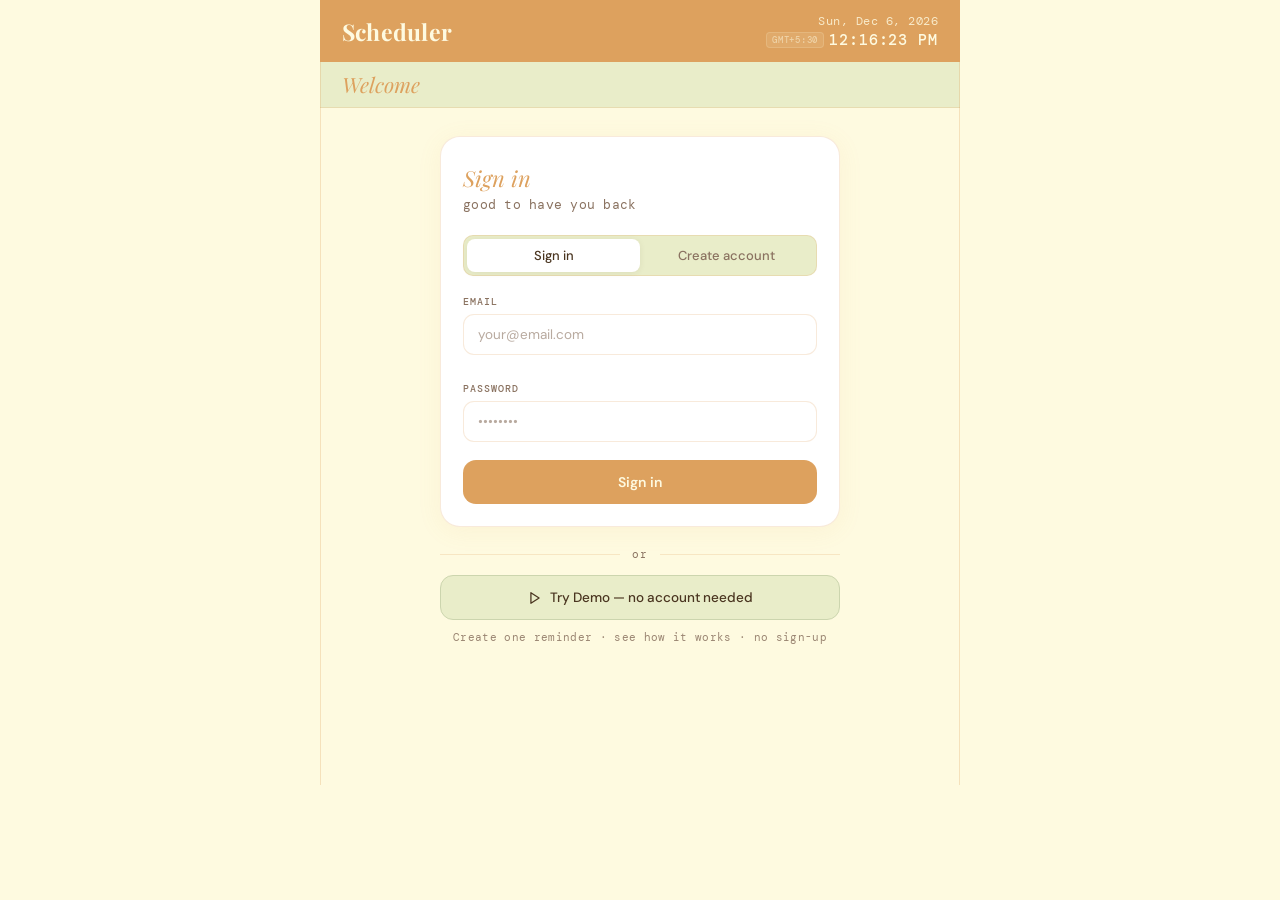
==== frontend/login.html @ 8da1ba34 "added demo mode and it is live!" ====
<!DOCTYPE html>
<html lang="en">
<head>
  <meta charset="UTF-8" />
  <meta name="viewport" content="width=device-width, initial-scale=1.0"/>
  <title>Scheduler — Sign in</title>
  <link rel="manifest" href="/manifest.json" />
  <meta name="theme-color" content="#dda15e" />
  <meta name="mobile-web-app-capable" content="yes" />
  <meta name="apple-mobile-web-app-capable" content="yes" />
  <meta name="apple-mobile-web-app-status-bar-style" content="default" />
  <meta name="apple-mobile-web-app-title" content="Scheduler" />
  <link rel="apple-touch-icon" href="/icons/icon-192.png" />
  <link rel="icon" href="data:,">

  <link rel="preconnect" href="https://fonts.googleapis.com">
  <link rel="preconnect" href="https://fonts.gstatic.com" crossorigin>
  <link href="https://fonts.googleapis.com/css2?family=Playfair+Display:ital,wght@0,400;0,700;1,400;1,700&family=DM+Sans:wght@300;400;500;600&family=DM+Mono:wght@300;400;500&display=swap" rel="stylesheet">
  <link rel="stylesheet" href="style.css" />

  <style>
    /* ── Auth-specific styles ───────────────────────────────────────────── */
    .auth-content {
      display: flex;
      flex-direction: column;
      align-items: center;
      padding-top: 28px;
      padding-bottom: 60px;
    }

    .auth-card {
      background: var(--surface);
      border: 1px solid var(--border);
      border-radius: 20px;
      padding: 26px 22px 22px;
      width: 100%;
      max-width: 400px;
      box-shadow: 0 4px 24px rgba(221,161,94,0.09);
    }

    .auth-heading {
      font-family: 'Playfair Display', serif;
      font-size: 22px;
      font-style: italic;
      color: var(--brown);
      margin-bottom: 4px;
    }

    .auth-sub {
      font-size: 12.5px;
      color: var(--muted);
      margin-bottom: 22px;
      font-family: 'DM Mono', monospace;
      letter-spacing: 0.02em;
    }

    /* ── Tab switcher ────────────────────────────────────────────────────── */
    .auth-tabs {
      display: flex;
      background: var(--mint);
      border-radius: 10px;
      padding: 3px;
      margin-bottom: 20px;
      border: 1px solid var(--border);
    }

    .auth-tab {
      flex: 1;
      padding: 8px 12px;
      border: none;
      background: none;
      border-radius: 8px;
      font-family: 'DM Sans', sans-serif;
      font-size: 13px;
      font-weight: 500;
      color: var(--muted);
      cursor: pointer;
      transition: background 0.18s, color 0.18s, box-shadow 0.18s;
    }

    .auth-tab.active {
      background: var(--surface);
      color: var(--text);
      box-shadow: 0 1px 6px rgba(74,53,32,0.08);
    }

    /* ── Error banner ────────────────────────────────────────────────────── */
    .auth-error {
      font-size: 12.5px;
      color: #9a3010;
      background: rgba(154,48,16,0.07);
      border: 1px solid rgba(154,48,16,0.18);
      border-radius: 9px;
      padding: 10px 14px;
      margin-bottom: 14px;
      display: none;
      font-family: 'DM Sans', sans-serif;
      line-height: 1.4;
    }
    .auth-error.show { display: block; }

    /* ── Auth submit button ──────────────────────────────────────────────── */
    .auth-btn {
      width: 100%;
      padding: 13px 18px;
      border-radius: 13px;
      background: var(--brown);
      color: var(--cream);
      border: none;
      font-size: 14px;
      font-family: 'DM Sans', sans-serif;
      font-weight: 600;
      cursor: pointer;
      margin-top: 4px;
      transition: background 0.15s, transform 0.1s;
      letter-spacing: 0.01em;
    }
    .auth-btn:hover  { background: #c48a4a; }
    .auth-btn:active { transform: scale(0.98); }
    .auth-btn:disabled { opacity: 0.5; cursor: not-allowed; transform: none; }

    /* ── Demo section ────────────────────────────────────────────────────── */
    .demo-section {
      width: 100%;
      max-width: 400px;
      margin-top: 20px;
      text-align: center;
    }

    .demo-divider {
      display: flex;
      align-items: center;
      gap: 12px;
      margin-bottom: 14px;
      color: var(--muted);
      font-size: 11px;
      font-family: 'DM Mono', monospace;
      letter-spacing: 0.08em;
    }
    .demo-divider::before,
    .demo-divider::after {
      content: '';
      flex: 1;
      height: 1px;
      background: var(--border);
    }

    .btn-demo {
      width: 100%;
      padding: 13px 18px;
      border-radius: 13px;
      background: var(--mint);
      color: var(--text);
      border: 1.5px solid var(--sage);
      font-size: 13.5px;
      font-family: 'DM Sans', sans-serif;
      font-weight: 500;
      cursor: pointer;
      transition: background 0.15s, border-color 0.15s, transform 0.1s;
      display: flex;
      align-items: center;
      justify-content: center;
      gap: 8px;
    }
    .btn-demo:hover  { background: var(--sage); border-color: #a8b88a; }
    .btn-demo:active { transform: scale(0.98); }
    .btn-demo:disabled { opacity: 0.5; cursor: not-allowed; transform: none; }

    .demo-hint {
      font-size: 11px;
      color: var(--muted);
      margin-top: 10px;
      font-family: 'DM Mono', monospace;
      letter-spacing: 0.03em;
      opacity: 0.85;
    }

    /* ── Optional nickname field animation ───────────────────────────────── */
    .field-slide {
      overflow: hidden;
      transition: max-height 0.25s ease, opacity 0.2s ease;
      max-height: 0;
      opacity: 0;
    }
    .field-slide.open {
      max-height: 80px;
      opacity: 1;
    }
  </style>
</head>
<body>
  <div class="app">

    <!-- ── Top Header ── -->
    <header class="top-bar">
      <div class="top-bar-inner">
        <div class="app-wordmark">Scheduler</div>
        <div class="top-datetime">
          <div class="top-date" id="today-date"></div>
          <div class="top-time-row">
            <span class="tz-badge" id="tz-badge">IST</span>
            <div class="top-time" id="today-time"></div>
          </div>
        </div>
      </div>
    </header>

    <!-- ── Page Title Band ── -->
    <div class="page-band">
      <h1 class="page-title" id="page-band-title" style="font-style:italic">Welcome</h1>
    </div>

    <!-- ── Auth Content ── -->
    <main class="content auth-content">

      <!-- Auth Card -->
      <div class="auth-card">
        <p class="auth-heading" id="auth-heading">Sign in</p>
        <p class="auth-sub" id="auth-sub">good to have you back</p>

        <!-- Tab Switcher -->
        <div class="auth-tabs">
          <button class="auth-tab active" id="tab-login" onclick="switchTab('login')">Sign in</button>
          <button class="auth-tab" id="tab-signup" onclick="switchTab('signup')">Create account</button>
        </div>

        <!-- Error Banner -->
        <div class="auth-error" id="auth-error"></div>

        <!-- Fields -->
        <div class="field">
          <label>Email</label>
          <input type="email" id="auth-email" placeholder="your@email.com" autocomplete="email" />
        </div>

        <!-- Nickname — only shown on signup -->
        <div class="field field-slide" id="nickname-field">
          <label>Nickname <span style="opacity:0.45;font-size:9px;letter-spacing:0.04em">OPTIONAL</span></label>
          <input type="text" id="auth-nickname" placeholder="What should we call you?" autocomplete="nickname" />
        </div>

        <div class="field">
          <label>Password</label>
          <input type="password" id="auth-password" placeholder="••••••••" autocomplete="current-password" />
        </div>

        <button class="auth-btn" id="auth-submit" onclick="submitAuth()">Sign in</button>
      </div>

      <!-- Demo Section -->
      <div class="demo-section">
        <div class="demo-divider"><span>or</span></div>
        <button class="btn-demo" id="demo-btn" onclick="tryDemo()">
          <svg width="14" height="14" viewBox="0 0 24 24" fill="none" stroke="currentColor" stroke-width="2.2" stroke-linecap="round" stroke-linejoin="round">
            <polygon points="5 3 19 12 5 21 5 3"/>
          </svg>
          Try Demo — no account needed
        </button>
        <p class="demo-hint">Create one reminder · see how it works · no sign-up</p>
      </div>

    </main>
  </div>

  <script>
    const API_BASE = 'https://adaptive-scheduler-x6nw.onrender.com'

    // If already logged in, skip straight to app
    if (localStorage.getItem('scheduler_token')) {
      window.location.replace('/')
    }

    // ── Clock ──────────────────────────────────────────────────────────────
    document.getElementById('today-date').textContent = new Date().toLocaleDateString('en-US', {
      weekday: 'short', month: 'short', day: 'numeric', year: 'numeric'
    })

    function updateClock() {
      const now = new Date()
      const timeEl = document.getElementById('today-time')
      const tzEl   = document.getElementById('tz-badge')
      // Use saved timezone preference if it exists, else IST
      const tz = (() => {
        try { return JSON.parse(localStorage.getItem('scheduler_settings') || '{}').timezone || 'Asia/Kolkata' }
        catch { return 'Asia/Kolkata' }
      })()
      if (timeEl) timeEl.textContent = now.toLocaleTimeString('en-US', {
        hour: 'numeric', minute: '2-digit', second: '2-digit', hour12: true, timeZone: tz
      })
      if (tzEl) {
        const shortTz = now.toLocaleTimeString('en-US', { timeZoneName: 'short', timeZone: tz }).split(' ').pop()
        tzEl.textContent = shortTz
      }
    }
    updateClock()
    setInterval(updateClock, 1000)

    // ── Enter key support ──────────────────────────────────────────────────
    document.addEventListener('keydown', e => {
      if (e.key === 'Enter') submitAuth()
    })

    // ── Tab switching ──────────────────────────────────────────────────────
    let currentTab = 'login'

    function switchTab(tab) {
      currentTab = tab
      const isSignup = tab === 'signup'

      document.getElementById('tab-login').classList.toggle('active', !isSignup)
      document.getElementById('tab-signup').classList.toggle('active', isSignup)
      document.getElementById('nickname-field').classList.toggle('open', isSignup)
      document.getElementById('auth-submit').textContent = isSignup ? 'Create account' : 'Sign in'
      document.getElementById('auth-heading').textContent = isSignup ? 'Create account' : 'Sign in'
      document.getElementById('auth-sub').textContent = isSignup ? 'start nudging smarter' : 'good to have you back'
      document.getElementById('page-band-title').textContent = isSignup ? 'Join' : 'Welcome'

      // Update autocomplete hint for password field
      document.getElementById('auth-password').autocomplete = isSignup ? 'new-password' : 'current-password'

      hideError()
    }

    // ── Error handling ─────────────────────────────────────────────────────
    function showError(msg) {
      const el = document.getElementById('auth-error')
      el.textContent = msg
      el.classList.add('show')
    }

    function hideError() {
      document.getElementById('auth-error').classList.remove('show')
    }

    // ── Loading state ──────────────────────────────────────────────────────
    function setLoading(loading) {
      const btn = document.getElementById('auth-submit')
      btn.disabled = loading
      if (loading) {
        btn.textContent = currentTab === 'login' ? 'Signing in…' : 'Creating account…'
      } else {
        btn.textContent = currentTab === 'login' ? 'Sign in' : 'Create account'
      }
    }

    // ── Submit auth ────────────────────────────────────────────────────────
    async function submitAuth() {
      hideError()
      const email    = (document.getElementById('auth-email').value || '').trim()
      const password = document.getElementById('auth-password').value || ''
      const nickname = (document.getElementById('auth-nickname').value || '').trim()

      if (!email)    { showError('Please enter your email address'); return }
      if (!password) { showError('Please enter your password'); return }

      setLoading(true)

      try {
        const endpoint = currentTab === 'login' ? '/login' : '/signup'

        // If signing up from demo mode, send the demo token so the backend
        // can transfer the demo reminder to the new real account
        const isDemoMode = localStorage.getItem('scheduler_is_demo') === 'true'
        const demoToken  = isDemoMode ? localStorage.getItem('scheduler_token') : null

        const body = currentTab === 'login'
          ? { email, password }
          : { email, password, nickname: nickname || null, demo_token: demoToken }

        const res = await fetch(`${API_BASE}${endpoint}`, {
          method: 'POST',
          headers: { 'Content-Type': 'application/json' },
          body: JSON.stringify(body)
        })

        const data = await res.json()

        if (!res.ok) {
          showError(data.detail || 'Something went wrong. Please try again.')
          return
        }

        // Save to localStorage and head to the app
        localStorage.setItem('scheduler_token', data.token)
        localStorage.setItem('scheduler_nickname', data.nickname || email.split('@')[0])
        localStorage.setItem('scheduler_email', data.email)
        localStorage.removeItem('scheduler_is_demo')
        window.location.replace('/')

      } catch (err) {
        showError('Could not connect to the server. Is your internet on?')
        console.error(err)
      } finally {
        setLoading(false)
      }
    }

    // ── Demo mode ──────────────────────────────────────────────────────────
    async function tryDemo() {
      const btn = document.getElementById('demo-btn')
      btn.disabled = true
      btn.innerHTML = `
        <svg width="14" height="14" viewBox="0 0 24 24" fill="none" stroke="currentColor" stroke-width="2.2" stroke-linecap="round" stroke-linejoin="round">
          <circle cx="12" cy="12" r="10"/><path d="M12 6v6l4 2"/>
        </svg>
        Setting up demo…`

      try {
        const res = await fetch(`${API_BASE}/demo`, { method: 'POST' })

        if (!res.ok) {
          // Demo endpoint not available yet — show a friendly message
          alert('Demo is being set up! In the meantime, create a free account — it only takes a few seconds.')
          return
        }

        const data = await res.json()
        localStorage.setItem('scheduler_token', data.token)
        localStorage.setItem('scheduler_nickname', 'Demo')
        localStorage.setItem('scheduler_email', '')
        localStorage.setItem('scheduler_is_demo', 'true')
        window.location.replace('/')

      } catch (err) {
        alert('Could not start demo. Please try again or create a free account.')
        console.error(err)
      } finally {
        btn.disabled = false
        btn.innerHTML = `
          <svg width="14" height="14" viewBox="0 0 24 24" fill="none" stroke="currentColor" stroke-width="2.2" stroke-linecap="round" stroke-linejoin="round">
            <polygon points="5 3 19 12 5 21 5 3"/>
          </svg>
          Try Demo — no account needed`
      }
    }
  </script>
</body>
</html>
---- frontend/style.css ----
*, *::before, *::after { box-sizing: border-box; margin: 0; padding: 0; }

:root {
  --brown:   #dda15e;
  --cream:   #fefae0;
  --sage:    #ccd5ae;
  --mint:    #e9edc9;

  /* derived roles */
  --nav-bg:  var(--brown);
  --bg:      var(--cream);
  --band-bg: var(--mint);
  --surface: #ffffff;
  --text:    #4a3520;
  --muted:   #8a7260;
  --border:  rgba(221,161,94,0.22);

  --app-w:   640px;
  --nav-h:   70px;
  --nav-gap: 20px;
  --rec-size: 72px;   /* bigger mic button */
}

/* ── Base ─────────────────────────────────────────────────────────────── */
html {
  overflow-x: hidden;
}
body {
  font-family: 'DM Sans', sans-serif;
  background: var(--bg);
  color: var(--text);
  min-height: 100vh;
  overflow-x: hidden;
}

/* ── App shell ────────────────────────────────────────────────────────── */
.app {
  width: 100%;
  max-width: var(--app-w);
  margin: 0 auto;
  min-height: 100vh;
  display: flex;
  flex-direction: column;
  position: relative;
  isolation: isolate;
  overflow-x: hidden;
}

/* side border lines — full height, stop just above the floating nav */
.app::before, .app::after {
  content: '';
  position: fixed;
  top: 0;
  bottom: calc(var(--nav-h) + var(--nav-gap) + 25px);
  width: 1px;
  background: rgba(221,161,94,0.28);
  z-index: 3;
  pointer-events: none;
}
.app::before { left:  max(0px, calc(50dvw - var(--app-w)/2)); }
.app::after  { right: max(0px, calc(50dvw - var(--app-w)/2)); }
@media (max-width: 640px) {
  .app::before, .app::after { display: none; }
}

/* ── Top Bar ──────────────────────────────────────────────────────────── */
.top-bar {
  height: 62px;
  background: var(--brown);
  flex-shrink: 0;
  position: sticky;
  top: 0;
  z-index: 5;
  /* width is constrained by .app flex container */
}
.top-bar-inner {
  height: 100%;
  padding: 0 22px;
  display: flex;
  align-items: center;
  justify-content: space-between;
}
.app-wordmark {
  font-family: 'Playfair Display', serif;
  font-size: 23px;
  font-weight: 700;
  color: var(--cream);
  letter-spacing: 0.01em;
}
.top-datetime {
  display: flex;
  flex-direction: column;
  align-items: flex-end;
  gap: 1px;
}
.top-date {
  font-family: 'DM Mono', monospace;
  font-size: 12px;
  color: rgba(254,250,224,0.82);
  letter-spacing: 0.04em;
}
.top-time-row {
  display: flex;
  align-items: center;
  gap: 5px;
  justify-content: flex-end;
}
.tz-badge {
  font-family: 'DM Mono', monospace;
  font-size: 9px;
  font-weight: 500;
  letter-spacing: 0.08em;
  color: rgba(254,250,224,0.5);
  background: rgba(254,250,224,0.1);
  border: 1px solid rgba(254,250,224,0.15);
  border-radius: 4px;
  padding: 1px 5px;
  text-transform: uppercase;
}
.top-time {
  font-family: 'DM Mono', monospace;
  font-size: 15px;
  font-weight: 500;
  color: var(--cream);
  letter-spacing: 0.06em;
}

/* ── Page Band ────────────────────────────────────────────────────────── */
.page-band {
  height: 46px;
  display: flex;
  align-items: center;
  gap: 10px;
  padding: 0 22px;
  background: var(--band-bg);
  border-bottom: 1px solid var(--border);
  flex-shrink: 0;
}
.page-title {
  font-family: 'Playfair Display', serif;
  font-size: 21px;
  font-weight: 400;
  font-style: italic;
  color: var(--brown);
  line-height: 1;
}
/* count badge — only show when non-empty (JS sets textContent) */
.reminder-count {
  font-family: 'DM Mono', monospace;
  font-size: 10px;
  background: var(--brown);
  color: var(--cream);
  padding: 2px 8px;
  border-radius: 20px;
  letter-spacing: 0.04em;
  display: none;   /* hidden when empty; JS reveals by setting text */
}
.reminder-count:not(:empty) { display: inline-block; }

/* ── Content area ─────────────────────────────────────────────────────── */
.content {
  flex: 1;
  overflow-y: auto;
  padding: 18px 16px;
  padding-bottom: calc(var(--nav-h) + var(--nav-gap) + 30px);
}

/* ── Empty state ──────────────────────────────────────────────────────── */
.empty-state {
  display: flex;
  flex-direction: column;
  align-items: center;
  gap: 12px;
  padding: 80px 20px;
  text-align: center;
}
.empty-icon {
  width: 72px; height: 72px;
  border-radius: 50%;
  background: var(--mint);
  display: flex;
  align-items: center;
  justify-content: center;
  color: var(--brown);
  margin-bottom: 4px;
}
.empty-state p {
  font-family: 'Playfair Display', serif;
  font-size: 18px;
  font-style: italic;
  color: var(--brown);
}
.empty-state span { font-size: 13px; color: var(--muted); }

/* ── Cards ────────────────────────────────────────────────────────────── */
.reminders-area { display: flex; flex-direction: column; gap: 10px; }

.card {
  background: var(--surface);
  border: 1px solid var(--border);
  border-left: 3px solid transparent;
  border-radius: 14px;
  padding: 13px 15px;
  display: flex;
  align-items: center;
  gap: 12px;
  transition: transform 0.15s, box-shadow 0.15s;
  animation: cardIn 0.28s ease both;
}
.card:hover {
  transform: translateY(-2px);
  box-shadow: 0 6px 22px rgba(221,161,94,0.13);
}
@keyframes cardIn {
  from { opacity: 0; transform: translateY(10px); }
  to   { opacity: 1; transform: translateY(0); }
}
.card[data-type="important"] { border-left-color: #b5835a; }
.card[data-type="health"]    { border-left-color: var(--sage); }
.card[data-type="routine"]   { border-left-color: var(--brown); }
.card[data-type="personal"]  { border-left-color: #6b4f8a; }
.card[data-type="casual"]    { border-left-color: var(--mint); }

.cdot { width: 7px; height: 7px; border-radius: 50%; flex-shrink: 0; align-self: flex-start; margin-top: 5px; }
.cbody { flex: 1; min-width: 0; }
.ctitle {
  font-size: 14px;
  font-weight: 500;
  color: var(--text);
  margin-bottom: 3px;
  white-space: nowrap;
  overflow: hidden;
  text-overflow: ellipsis;
}
.csub {
  font-family: 'DM Mono', monospace;
  font-size: 10.5px;
  color: var(--muted);
  letter-spacing: 0.02em;
}
.card-actions { display: flex; gap: 5px; align-items: center; flex-shrink: 0; }

.tag {
  font-family: 'DM Mono', monospace;
  font-size: 9px;
  padding: 2px 8px;
  border-radius: 20px;
  font-weight: 500;
  letter-spacing: 0.06em;
  text-transform: uppercase;
}
.tag-important  { background: rgba(181,131,90,0.18); color: #7a4e20; }
.tag-health     { background: rgba(204,213,174,0.4);  color: #5a6a3a; }
.tag-routine    { background: rgba(221,161,94,0.18);  color: #9a6230; }
.tag-personal   { background: rgba(107,79,138,0.15);  color: #6b4f8a; }
.tag-casual     { background: var(--mint); color: var(--muted); }
.tag-rec        { background: var(--cream); color: var(--muted); border: 1px solid var(--border); }

.done-btn {
  width: 28px; height: 28px;
  border-radius: 50%;
  border: 1.5px solid var(--border);
  background: none;
  cursor: pointer;
  display: flex;
  align-items: center;
  justify-content: center;
  color: var(--muted);
  transition: background 0.15s, border-color 0.15s, color 0.15s;
  flex-shrink: 0;
}
.done-btn:hover { background: rgba(204,213,174,0.4); border-color: var(--sage); color: #5a6a3a; }
.done-btn svg   { pointer-events: none; }
.card.is-done { opacity: 0.45; }
.card.is-done .ctitle { text-decoration: line-through; }

/* ── Skeleton loader ──────────────────────────────────────────────────── */
@keyframes shimmer {
  0%   { background-position: -400px 0; }
  100% { background-position:  400px 0; }
}
.sk {
  border-radius: 6px;
  background: linear-gradient(
    90deg,
    rgba(212,163,115,0.12) 25%,
    rgba(212,163,115,0.26) 50%,
    rgba(212,163,115,0.12) 75%
  );
  background-size: 800px 100%;
  animation: shimmer 1.4s infinite ease-in-out;
}
.skeleton-card { pointer-events: none; }
.sk-dot   { width: 7px; height: 7px; border-radius: 50%; flex-shrink: 0; align-self: flex-start; margin-top: 5px; }
.sk-body  { flex: 1; display: flex; flex-direction: column; gap: 7px; }
.sk-title { height: 13px; width: 55%; }
.sk-sub   { height: 10px; width: 38%; }
.sk-tag   { height: 18px; width: 46px; border-radius: 20px; flex-shrink: 0; }

/* ── Chat Bubbles ─────────────────────────────────────────────────────── */
.chat-bubbles {
  position: fixed;
  bottom: calc(var(--nav-h) + var(--nav-gap) + 8px);
  left: 50%;
  transform: translateX(-50%);
  width: 100%;
  max-width: var(--app-w);
  padding: 6px 16px;
  display: flex;
  flex-direction: column;
  gap: 7px;
  max-height: 190px;
  overflow-y: auto;
  z-index: 4;
  pointer-events: none;
}
.bubble-wrap { display: flex; pointer-events: auto; }
.bubble-wrap.user  { justify-content: flex-end; }
.bubble-wrap.agent { justify-content: flex-start; }
.bubble {
  max-width: 78%;
  padding: 9px 14px;
  border-radius: 16px;
  font-size: 13px;
  line-height: 1.45;
  animation: bubbleIn 0.2s ease both;
}
@keyframes bubbleIn {
  from { opacity: 0; transform: scale(0.9); }
  to   { opacity: 1; transform: scale(1); }
}
.bubble-user  { background: var(--brown); color: var(--cream); border-bottom-right-radius: 4px; }
.bubble-agent { background: var(--mint);  color: var(--text);  border-bottom-left-radius: 4px; }

/* ── Type toggle pill ─────────────────────────────────────────────────── */
.type-toggle {
  position: fixed;
  bottom: calc(var(--nav-h) + var(--nav-gap) + 54px);
  left: 50%;
  transform: translateX(-50%);
  z-index: 6;
  background: var(--surface);
  border: 1px solid var(--border);
  border-radius: 20px;
  padding: 6px 14px 6px 10px;
  font-size: 11px;
  font-family: 'DM Mono', monospace;
  color: var(--brown);
  cursor: pointer;
  display: flex;
  align-items: center;
  gap: 6px;
  box-shadow: 0 2px 10px rgba(221,161,94,0.15);
  white-space: nowrap;
  letter-spacing: 0.04em;
  transition: background 0.15s;
}
.type-toggle:hover { background: var(--mint); }

/* ── Type area ────────────────────────────────────────────────────────── */
.type-area {
  position: fixed;
  bottom: calc(var(--nav-h) + var(--nav-gap) + 8px);
  left: 50%;
  transform: translateX(-50%);
  width: calc(100% - 48px);
  max-width: calc(var(--app-w) - 48px);
  z-index: 6;
  background: var(--surface);
  border: 1.5px solid rgba(221,161,94,0.4);
  border-radius: 14px;
  padding: 8px 8px 8px 14px;
  display: none;
  align-items: center;
  gap: 8px;
  box-shadow: 0 4px 20px rgba(221,161,94,0.14);
}
.type-area.show { display: flex; }
.type-area input {
  flex: 1;
  font-size: 14px;
  font-family: 'DM Sans', sans-serif;
  border: none; outline: none;
  background: transparent;
  color: var(--text);
}
.type-area input::placeholder { color: var(--muted); opacity: 0.7; }
.type-area button {
  width: 34px; height: 34px;
  border-radius: 10px;
  background: var(--brown);
  border: none; cursor: pointer;
  display: flex; align-items: center; justify-content: center;
  color: var(--cream);
  flex-shrink: 0;
  transition: background 0.15s;
}
.type-area button:hover { background: #c48a4a; }

/* ── Floating bottom nav — speed-breaker shape ────────────────────────── */
.bottom-nav {
  position: fixed;
  bottom: var(--nav-gap);
  left: 50%;
  transform: translateX(-50%);
  width: min(calc(100dvw - 28px), var(--app-w));
  height: var(--nav-h);
  background: var(--brown);
  border-radius: 25px 25px 25px 25px;
  display: flex;
  align-items: center;
  justify-content: space-around;
  padding: 0 16px;
  z-index: 10;
  box-shadow:
    0 -2px 0 rgba(255,255,255,0.12) inset,
    0 10px 36px rgba(221,161,94,0.35),
    0 3px 10px  rgba(221,161,94,0.2);
}

/* ── Nav buttons (icons only, no labels) ──────────────────────────────── */
.nav-btn {
  display: flex;
  align-items: center;
  justify-content: center;
  background: none;
  border: none;
  cursor: pointer;
  width: 48px; height: 48px;
  border-radius: 50%;
  transition: background 0.15s;
  position: relative;
  flex-shrink: 0;
}
.nav-btn:hover:not(.nav-record) { background: rgba(254,250,224,0.12); }

.nav-icon {
  display: flex;
  align-items: center;
  justify-content: center;
  color: rgba(254,250,224,0.42);
  transition: color 0.2s, transform 0.15s;
}
.nav-btn.active .nav-icon { color: var(--cream); }
.nav-btn:hover:not(.nav-record) .nav-icon { color: rgba(254,250,224,0.75); }

.nav-label {
  font-family: 'DM Mono', monospace;
  font-size: 9px;
  font-weight: 500;
  letter-spacing: 0.07em;
  text-transform: uppercase;
  color: rgba(254,250,224,0.42);
  transition: color 0.2s;
  display: none;
}
.nav-btn.active .nav-label { color: var(--cream); }

/* active pip dot below icon */
.nav-btn.active:not(.nav-record)::after {
  content: '';
  position: absolute;
  bottom: 6px;
  left: 50%;
  transform: translateX(-50%);
  width: 4px; height: 4px;
  border-radius: 50%;
  background: var(--cream);
  opacity: 0.7;
}

/* ── Record button ────────────────────────────────────────────────────── */
.nav-record {
  width: var(--rec-size);
  height: var(--rec-size);
  border-radius: 50%;
  background: var(--cream);
  color: var(--brown);
  position: relative;
  flex-shrink: 0;
  border: none;
  cursor: pointer;
  box-shadow:
    0 4px 0 rgba(0,0,0,0.08),
    0 8px 24px rgba(221,161,94,0.4),
    0 0 0 5px rgba(254,250,224,0.2);
  transition: transform 0.15s, box-shadow 0.15s;
}
.nav-record:hover {
  transform: scale(1.06);
  box-shadow: 0 6px 0 rgba(0,0,0,0.08), 0 10px 30px rgba(221,161,94,0.5), 0 0 0 7px rgba(254,250,224,0.18);
}
.record-ring {
  position: absolute;
  inset: -6px;
  border-radius: 50%;
  border: 2px solid rgba(254,250,224,0.3);
  pointer-events: none;
}
.record-icon {
  width: 100%; height: 100%;
  display: flex;
  align-items: center;
  justify-content: center;
  color: var(--brown);
}

/* recording */
.nav-record.recording {
  background: #c0392b;
  color: #fff;
  animation: recPulse 1s infinite;
  box-shadow: 0 4px 0 rgba(0,0,0,0.1), 0 8px 24px rgba(192,57,43,0.5), 0 0 0 5px rgba(192,57,43,0.2);
}
.nav-record.recording .record-icon { color: #fff; }
.nav-record.recording .record-ring { animation: ringExpand 1.1s infinite; border-color: rgba(192,57,43,0.4); }

/* processing */
.nav-record.processing {
  background: var(--sage);
  box-shadow: 0 4px 0 rgba(0,0,0,0.08), 0 8px 24px rgba(204,213,174,0.5), 0 0 0 5px rgba(204,213,174,0.25);
}
.nav-record.processing .record-icon { color: #4a6a2a; }

@keyframes recPulse  { 0%,100%{transform:scale(1)} 50%{transform:scale(1.07)} }
@keyframes ringExpand { 0%{inset:-6px;opacity:.9} 100%{inset:-22px;opacity:0} }

/* ── Mic toast ────────────────────────────────────────────────────────── */
.mic-toast {
  position: fixed;
  bottom: calc(var(--nav-h) + var(--nav-gap) + 70px);
  left: 50%;
  transform: translateX(-50%) translateY(6px);
  background: var(--text);
  color: var(--cream);
  font-family: 'DM Mono', monospace;
  font-size: 11px;
  letter-spacing: 0.05em;
  padding: 6px 16px;
  border-radius: 20px;
  white-space: nowrap;
  opacity: 0;
  pointer-events: none;
  transition: opacity 0.2s, transform 0.2s;
  z-index: 8;
}
.mic-toast.show { opacity: 1; transform: translateX(-50%) translateY(0); }
/* ── Settings ─────────────────────────────────────────────────────────── */
.settings-panel { padding: 4px 0; }
.settings-group {
  background: var(--surface);
  border: 1px solid var(--border);
  border-radius: 14px;
  overflow: hidden;
  margin-bottom: 14px;
}
.settings-label {
  font-family: 'DM Mono', monospace;
  font-size: 9.5px;
  font-weight: 500;
  letter-spacing: 0.1em;
  text-transform: uppercase;
  color: var(--muted);
  padding: 11px 16px 6px;
}
.settings-item {
  display: flex;
  align-items: center;
  justify-content: space-between;
  padding: 13px 16px;
  font-size: 13px;
  border-top: 1px solid var(--border);
}
.settings-value { font-family: 'DM Mono', monospace; font-size: 11px; color: var(--muted); }
.settings-item-label {
  display: flex;
  flex-direction: column;
  gap: 3px;
}
.settings-hint {
  font-family: 'DM Mono', monospace;
  font-size: 9px;
  color: var(--muted);
  letter-spacing: 0.04em;
  opacity: 0.75;
}
/* time picker input */
.settings-time-input input[type="time"] {
  font-family: 'DM Mono', monospace;
  font-size: 13px;
  color: var(--text);
  background: var(--cream);
  border: 1.5px solid var(--border);
  border-radius: 8px;
  padding: 5px 10px;
  outline: none;
  cursor: pointer;
  transition: border-color 0.15s;
}
.settings-time-input input[type="time"]:focus { border-color: var(--brown); }
/* stepper */
.settings-stepper {
  display: flex;
  align-items: center;
  gap: 6px;
}
.settings-stepper button {
  width: 28px; height: 28px;
  border-radius: 50%;
  border: 1.5px solid var(--border);
  background: var(--cream);
  color: var(--brown);
  font-size: 16px;
  line-height: 1;
  cursor: pointer;
  display: flex; align-items: center; justify-content: center;
  transition: background 0.15s, border-color 0.15s;
  flex-shrink: 0;
}
.settings-stepper button:hover { background: var(--mint); border-color: var(--sage); }
.settings-stepper span[id$="-display"] {
  font-family: 'DM Mono', monospace;
  font-size: 15px;
  font-weight: 500;
  color: var(--text);
  min-width: 28px;
  text-align: center;
}
.settings-unit {
  font-family: 'DM Mono', monospace;
  font-size: 10px;
  color: var(--muted);
  letter-spacing: 0.05em;
}
.settings-select {
  font-family: 'DM Mono', monospace;
  font-size: 11px;
  color: var(--text);
  background: var(--cream);
  border: 1.5px solid var(--border);
  border-radius: 8px;
  padding: 5px 10px;
  outline: none;
  cursor: pointer;
  transition: border-color 0.15s;
  max-width: 160px;
}
.settings-select:focus { border-color: var(--brown); }
.toggle {
  width: 40px; height: 22px;
  background: rgba(221,161,94,0.2);
  border-radius: 11px;
  cursor: pointer;
  position: relative;
  transition: background 0.22s;
}
.toggle.on { background: var(--brown); }
.toggle-knob {
  position: absolute;
  top: 3px; left: 3px;
  width: 16px; height: 16px;
  border-radius: 50%;
  background: #fff;
  transition: left 0.22s;
  box-shadow: 0 1px 4px rgba(0,0,0,0.15);
}
.toggle.on .toggle-knob { left: 21px; }

/* ── Modal ────────────────────────────────────────────────────────────── */
.overlay {
  display: none;
  position: fixed;
  inset: 0;
  background: rgba(74,53,32,0.4);
  backdrop-filter: blur(6px);
  z-index: 20;
  align-items: flex-end;
  justify-content: center;
}
.overlay.show { display: flex; }

.modal {
  background: var(--cream);
  border-radius: 26px 26px 0 0;
  padding: 0 22px 36px;
  width: 100%;
  max-width: var(--app-w);
  animation: slideUp 0.3s cubic-bezier(0.32,1.15,0.58,1) both;
  max-height: 92vh;
  overflow-y: auto;
}
@keyframes slideUp {
  from { transform: translateY(60px); opacity: 0; }
  to   { transform: translateY(0);    opacity: 1; }
}

.modal-handle {
  width: 40px; height: 4px;
  border-radius: 2px;
  background: rgba(221,161,94,0.35);
  margin: 14px auto 20px;
}

.modal-header {
  display: flex;
  align-items: center;
  justify-content: space-between;
  margin-bottom: 22px;
  padding-bottom: 16px;
  border-bottom: 1px solid var(--border);
}
.modal-title {
  font-family: 'Playfair Display', serif;
  font-size: 22px;
  font-style: italic;
  color: var(--brown);
}
.modal-close {
  width: 32px; height: 32px;
  border-radius: 50%;
  border: 1.5px solid var(--border);
  background: var(--mint);
  cursor: pointer;
  display: flex;
  align-items: center;
  justify-content: center;
  color: var(--muted);
  transition: background 0.15s, color 0.15s;
}
.modal-close:hover { background: var(--sage); color: var(--text); }

.field { margin-bottom: 14px; }
.field-row { display: flex; gap: 12px; }
.field-row .field { flex: 1; }
.field label {
  font-family: 'DM Mono', monospace;
  font-size: 9.5px;
  font-weight: 500;
  letter-spacing: 0.1em;
  text-transform: uppercase;
  color: var(--muted);
  display: block;
  margin-bottom: 6px;
}
.field input, .field select {
  width: 100%;
  font-size: 13.5px;
  font-family: 'DM Sans', sans-serif;
  padding: 11px 14px;
  border-radius: 11px;
  border: 1.5px solid var(--border);
  background: var(--surface);
  color: var(--text);
  outline: none;
  transition: border-color 0.15s, box-shadow 0.15s;
}
.field input:focus, .field select:focus {
  border-color: var(--brown);
  box-shadow: 0 0 0 3px rgba(221,161,94,0.12);
}
.field input::placeholder { color: var(--muted); opacity: 0.6; }

.modal-actions {
  display: flex;
  gap: 10px;
  margin-top: 22px;
}
.btn-save {
  flex: 1;
  padding: 13px 18px;
  border-radius: 13px;
  background: var(--brown);
  color: var(--cream);
  border: none;
  font-size: 14px;
  font-family: 'DM Sans', sans-serif;
  font-weight: 600;
  cursor: pointer;
  display: flex;
  align-items: center;
  justify-content: center;
  gap: 8px;
  transition: background 0.15s, transform 0.1s;
}
.btn-save:hover    { background: #c48a4a; }
.btn-save:active   { transform: scale(0.98); }
.btn-save:disabled { opacity: 0.5; cursor: not-allowed; }

.btn-cancel {
  padding: 13px 18px;
  border-radius: 13px;
  background: var(--mint);
  color: var(--muted);
  border: 1.5px solid var(--border);
  font-size: 14px;
  font-family: 'DM Sans', sans-serif;
  cursor: pointer;
  transition: background 0.15s;
}
.btn-cancel:hover { background: var(--sage); color: var(--text); }

/* ── Desktop nav — show labels, stack icon+label ─────────────────────── */
@media (min-width: 641px) {
  .nav-label { display: block; }

  /* make non-record buttons taller and column-stacked for icon+label */
  .nav-btn:not(.nav-record) {
    flex-direction: column;
    gap: 4px;
    width: 70px;
    height: 52px;
    border-radius: 14px;
  }
  /* pip dot hides when labels are visible — label is enough */
  .nav-btn.active:not(.nav-record)::after { display: none; }

  /* nav itself needs a touch more height on desktop to fit icon+label */
  .bottom-nav { height: 60px; padding: 0 20px; }

  /* mic button lifts above nav on desktop only */
  .nav-record { margin-bottom: calc(60px * 0.6); }
}

/* ── Desktop modal ────────────────────────────────────────────────────── */
@media (min-width: 641px) {
  .overlay { align-items: center; }
  .modal {
    border-radius: 24px;
    max-width: 420px;
    padding: 28px 28px 32px;
  }
  .modal-handle { display: none; }
  @keyframes slideUp {
    from { transform: scale(0.92); opacity: 0; }
    to   { transform: scale(1);    opacity: 1; }
  }
}

/* ── Mobile tweaks ────────────────────────────────────────────────────── */
@media (max-width: 640px) {
  /* mic button sits inline — no lift */
  .nav-record {
    margin-bottom: 0 !important;
    width: 52px;
    height: 52px;
  }
  /* shrink SVGs to fit */
  .record-icon svg { width: 22px; height: 22px; }
  .nav-icon svg    { width: 20px; height: 20px; }
}
@media (max-width: 400px) {
  .nav-btn         { width: 40px; height: 40px; }
  .nav-record      { width: 46px; height: 46px; }
  :root            { --rec-size: 46px; }
  .record-icon svg { width: 20px; height: 20px; }
  .nav-icon svg    { width: 18px; height: 18px; }
}
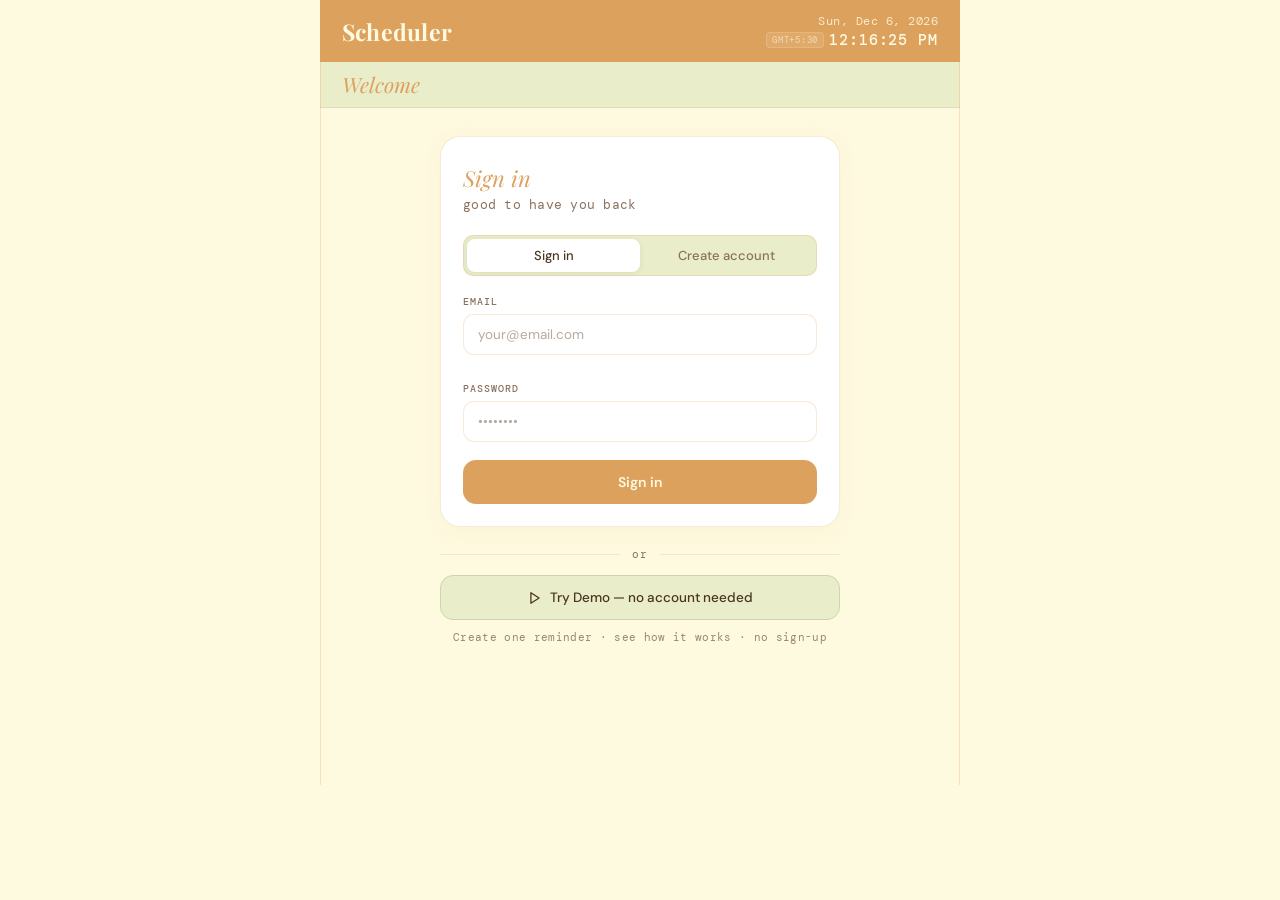
==== commit b1b615d1: "fixed a lot of issues/testing starts" ====
--- a/frontend/login.html
+++ b/frontend/login.html
@@ -263,10 +263,12 @@
   </div>
 
   <script>
+    // const API_BASE = 'http://localhost:8000'
     const API_BASE = 'https://adaptive-scheduler-x6nw.onrender.com'
 
-    // If already logged in, skip straight to app
-    if (localStorage.getItem('scheduler_token')) {
+    // If already logged in (real account only), skip straight to app
+    // Demo users must be allowed through so they can create a real account
+    if (localStorage.getItem('scheduler_token') && localStorage.getItem('scheduler_is_demo') !== 'true') {
       window.location.replace('/')
     }
 
@@ -295,11 +297,6 @@
     updateClock()
     setInterval(updateClock, 1000)
 
-    // ── Enter key support ──────────────────────────────────────────────────
-    document.addEventListener('keydown', e => {
-      if (e.key === 'Enter') submitAuth()
-    })
-
     // ── Tab switching ──────────────────────────────────────────────────────
     let currentTab = 'login'
 
@@ -320,6 +317,17 @@
 
       hideError()
     }
+
+    // Pre-select "Create account" tab if arriving from demo mode
+    // (must run AFTER switchTab/currentTab are defined above)
+    if (localStorage.getItem('scheduler_is_demo') === 'true') {
+      switchTab('signup')
+    }
+
+    // ── Enter key support ──────────────────────────────────────────────────
+    document.addEventListener('keydown', e => {
+      if (e.key === 'Enter') submitAuth()
+    })
 
     // ── Error handling ─────────────────────────────────────────────────────
     function showError(msg) {
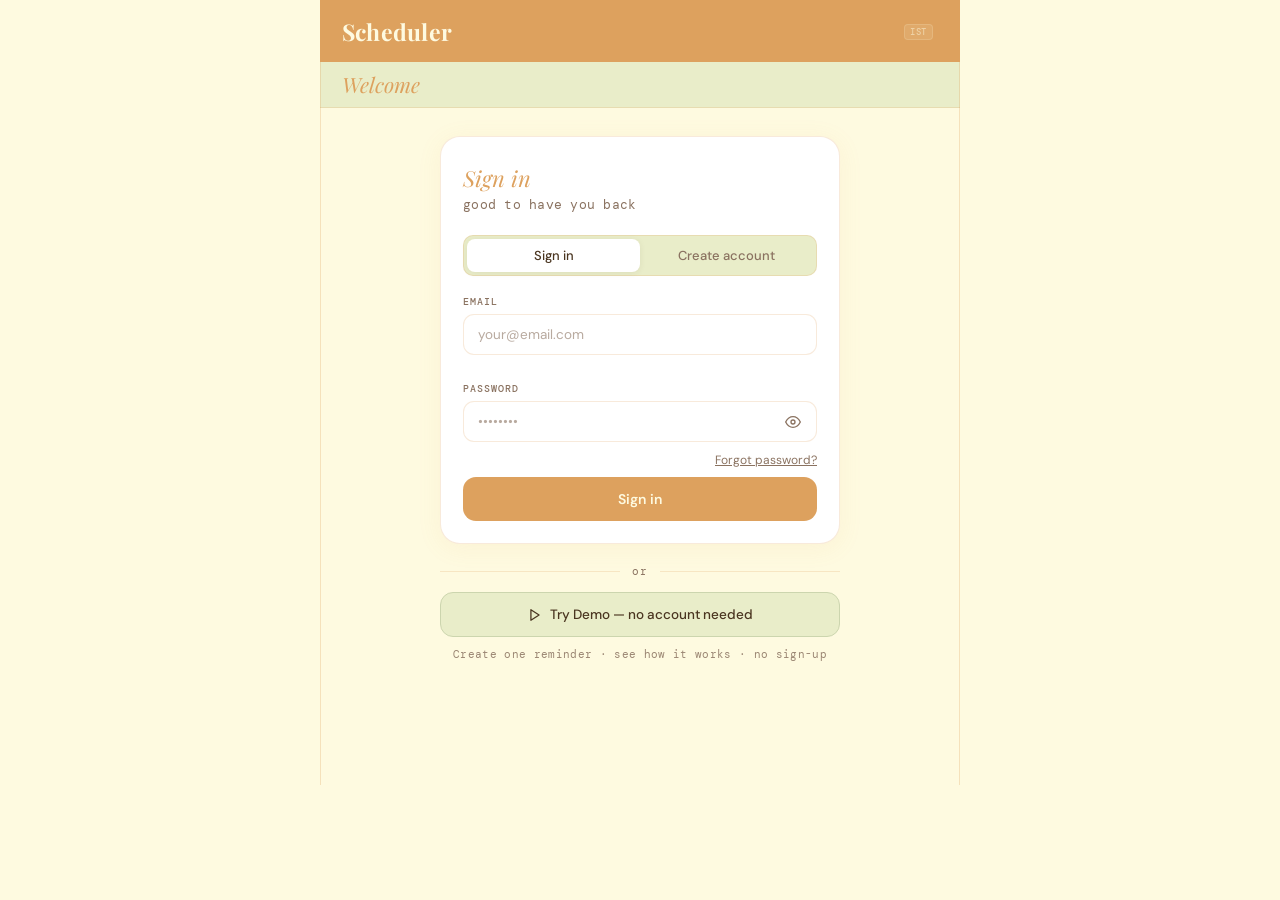
==== commit 5f476bb8: "added forgot passord feature" ====
--- a/frontend/login.html
+++ b/frontend/login.html
@@ -241,13 +241,47 @@
 
         <div class="field">
           <label>Password</label>
-          <input type="password" id="auth-password" placeholder="••••••••" autocomplete="current-password" />
+          <div style="position:relative">
+            <input type="password" id="auth-password" placeholder="••••••••" autocomplete="current-password" style="padding-right:42px;width:100%;box-sizing:border-box" />
+            <button type="button" id="eye-btn" onclick="togglePasswordVisibility()"
+              style="position:absolute;right:12px;top:50%;transform:translateY(-50%);background:none;border:none;cursor:pointer;color:var(--muted);padding:4px;display:flex;align-items:center">
+              <svg id="eye-icon" width="16" height="16" viewBox="0 0 24 24" fill="none" stroke="currentColor" stroke-width="2" stroke-linecap="round" stroke-linejoin="round">
+                <path d="M1 12s4-8 11-8 11 8 11 8-4 8-11 8-11-8-11-8z"/><circle cx="12" cy="12" r="3"/>
+              </svg>
+            </button>
+          </div>
+        </div>
+
+        <div id="forgot-link" style="text-align:right;margin-top:-8px;margin-bottom:4px">
+          <button type="button" onclick="showForgotPassword()"
+            style="background:none;border:none;font-family:'DM Sans',sans-serif;font-size:12px;color:var(--muted);cursor:pointer;padding:0;text-decoration:underline">
+            Forgot password?
+          </button>
         </div>
 
         <button class="auth-btn" id="auth-submit" onclick="submitAuth()">Sign in</button>
       </div>
 
-      <!-- Demo Section -->
+      <!-- Forgot Password Panel -->
+      <div id="forgot-panel" style="display:none;width:100%;max-width:400px;margin-top:12px">
+        <div class="auth-card">
+          <p class="auth-heading" style="font-size:18px">Reset password</p>
+          <p class="auth-sub">We'll send a reset link to your email</p>
+          <div class="auth-error" id="forgot-error"></div>
+          <div id="forgot-success" style="display:none;font-size:13px;color:#2d6a4f;background:rgba(45,106,79,0.08);border:1px solid rgba(45,106,79,0.2);border-radius:9px;padding:10px 14px;margin-bottom:14px">
+            Check your inbox — reset link sent!
+          </div>
+          <div class="field">
+            <label>Email</label>
+            <input type="email" id="forgot-email" placeholder="your@email.com" autocomplete="email" />
+          </div>
+          <button class="auth-btn" id="forgot-submit" onclick="submitForgotPassword()">Send reset link</button>
+          <button type="button" onclick="hideForgotPassword()"
+            style="width:100%;margin-top:8px;padding:9px;background:none;border:none;font-family:'DM Sans',sans-serif;font-size:13px;color:var(--muted);cursor:pointer">
+            ← Back to sign in
+          </button>
+        </div>
+      </div>
       <div class="demo-section">
         <div class="demo-divider"><span>or</span></div>
         <button class="btn-demo" id="demo-btn" onclick="tryDemo()">
@@ -263,7 +297,6 @@
   </div>
 
   <script>
-    // const API_BASE = 'http://localhost:8000'
     const API_BASE = 'https://adaptive-scheduler-x6nw.onrender.com'
 
     // If already logged in (real account only), skip straight to app
@@ -404,7 +437,60 @@
     }
 
     // ── Demo mode ──────────────────────────────────────────────────────────
-    async function tryDemo() {
+    // ── Password visibility toggle ──────────────────────────────────────────
+    function togglePasswordVisibility() {
+      const input = document.getElementById('auth-password')
+      const icon  = document.getElementById('eye-icon')
+      const show  = input.type === 'password'
+      input.type  = show ? 'text' : 'password'
+      icon.innerHTML = show
+        ? `<path d="M17.94 17.94A10.07 10.07 0 0 1 12 20c-7 0-11-8-11-8a18.45 18.45 0 0 1 5.06-5.94M9.9 4.24A9.12 9.12 0 0 1 12 4c7 0 11 8 11 8a18.5 18.5 0 0 1-2.16 3.19m-6.72-1.07a3 3 0 1 1-4.24-4.24"/><line x1="1" y1="1" x2="23" y2="23"/>`
+        : `<path d="M1 12s4-8 11-8 11 8 11 8-4 8-11 8-11-8-11-8z"/><circle cx="12" cy="12" r="3"/>`
+    }
+
+    // ── Forgot password ────────────────────────────────────────────────────
+    function showForgotPassword() {
+      document.getElementById('forgot-panel').style.display = 'block'
+      document.getElementById('forgot-link').style.display  = 'none'
+      document.getElementById('forgot-email').value         = document.getElementById('auth-email').value || ''
+      document.getElementById('forgot-email').focus()
+    }
+
+    function hideForgotPassword() {
+      document.getElementById('forgot-panel').style.display = 'none'
+      document.getElementById('forgot-link').style.display  = 'block'
+      document.getElementById('forgot-error').classList.remove('show')
+      document.getElementById('forgot-success').style.display = 'none'
+    }
+
+    async function submitForgotPassword() {
+      const email = (document.getElementById('forgot-email').value || '').trim()
+      const errEl = document.getElementById('forgot-error')
+      errEl.classList.remove('show')
+      document.getElementById('forgot-success').style.display = 'none'
+
+      if (!email) { errEl.textContent = 'Please enter your email'; errEl.classList.add('show'); return }
+
+      const btn = document.getElementById('forgot-submit')
+      btn.disabled    = true
+      btn.textContent = 'Sending…'
+
+      try {
+        const res = await fetch(`${API_BASE}/forgot-password`, {
+          method: 'POST',
+          headers: { 'Content-Type': 'application/json' },
+          body: JSON.stringify({ email })
+        })
+        // Always show success — backend never reveals if email exists
+        document.getElementById('forgot-success').style.display = 'block'
+        btn.textContent = 'Sent!'
+      } catch (err) {
+        errEl.textContent = 'Could not connect. Try again.'
+        errEl.classList.add('show')
+        btn.disabled    = false
+        btn.textContent = 'Send reset link'
+      }
+    }
       const btn = document.getElementById('demo-btn')
       btn.disabled = true
       btn.innerHTML = `
@@ -439,7 +525,6 @@
             <polygon points="5 3 19 12 5 21 5 3"/>
           </svg>
           Try Demo — no account needed`
-      }
     }
   </script>
 </body>
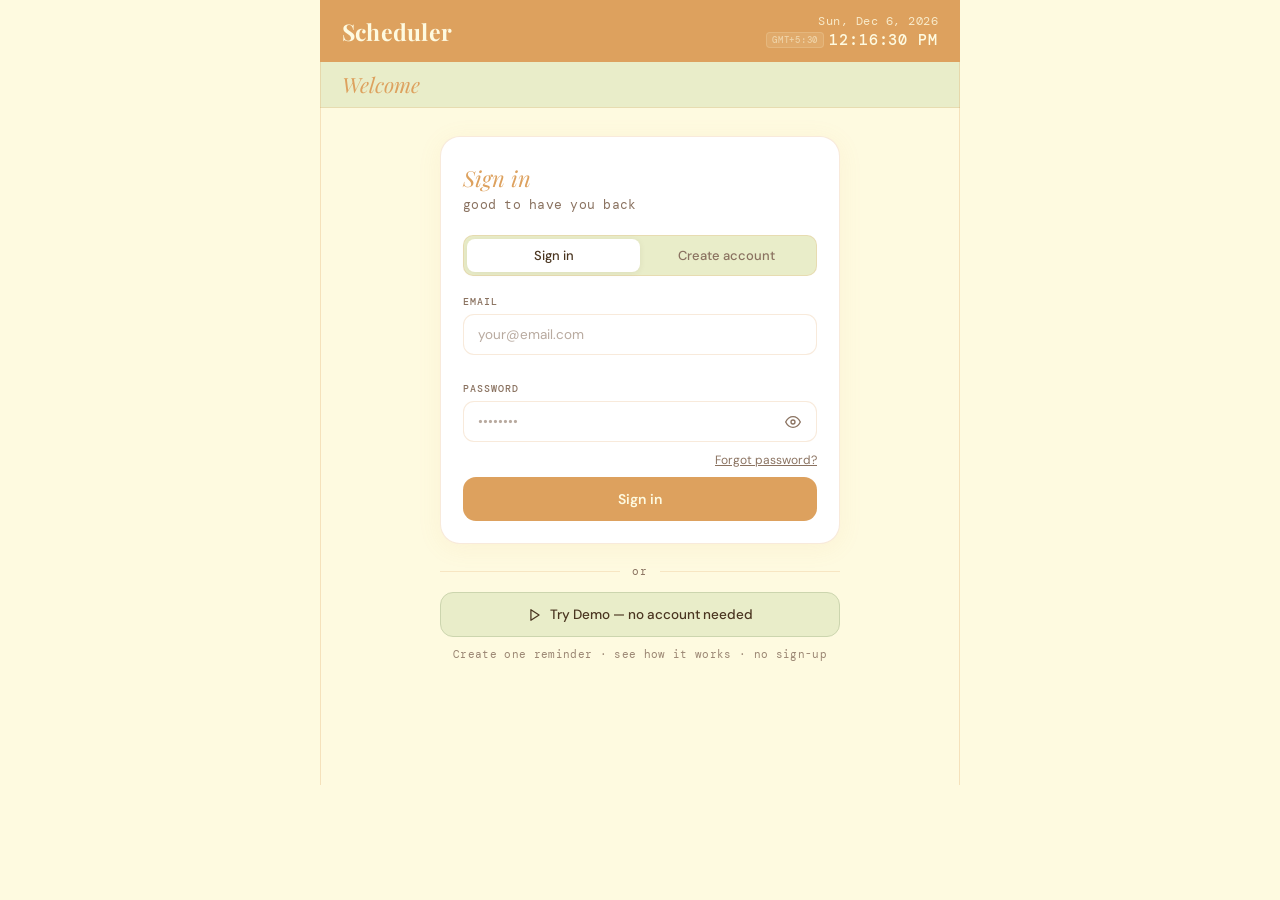
==== commit 5631364b: "fixed forgot passowrd" ====
--- a/frontend/login.html
+++ b/frontend/login.html
@@ -491,6 +491,8 @@
         btn.textContent = 'Send reset link'
       }
     }
+
+    async function tryDemo() {
       const btn = document.getElementById('demo-btn')
       btn.disabled = true
       btn.innerHTML = `
@@ -525,6 +527,7 @@
             <polygon points="5 3 19 12 5 21 5 3"/>
           </svg>
           Try Demo — no account needed`
+      }
     }
   </script>
 </body>
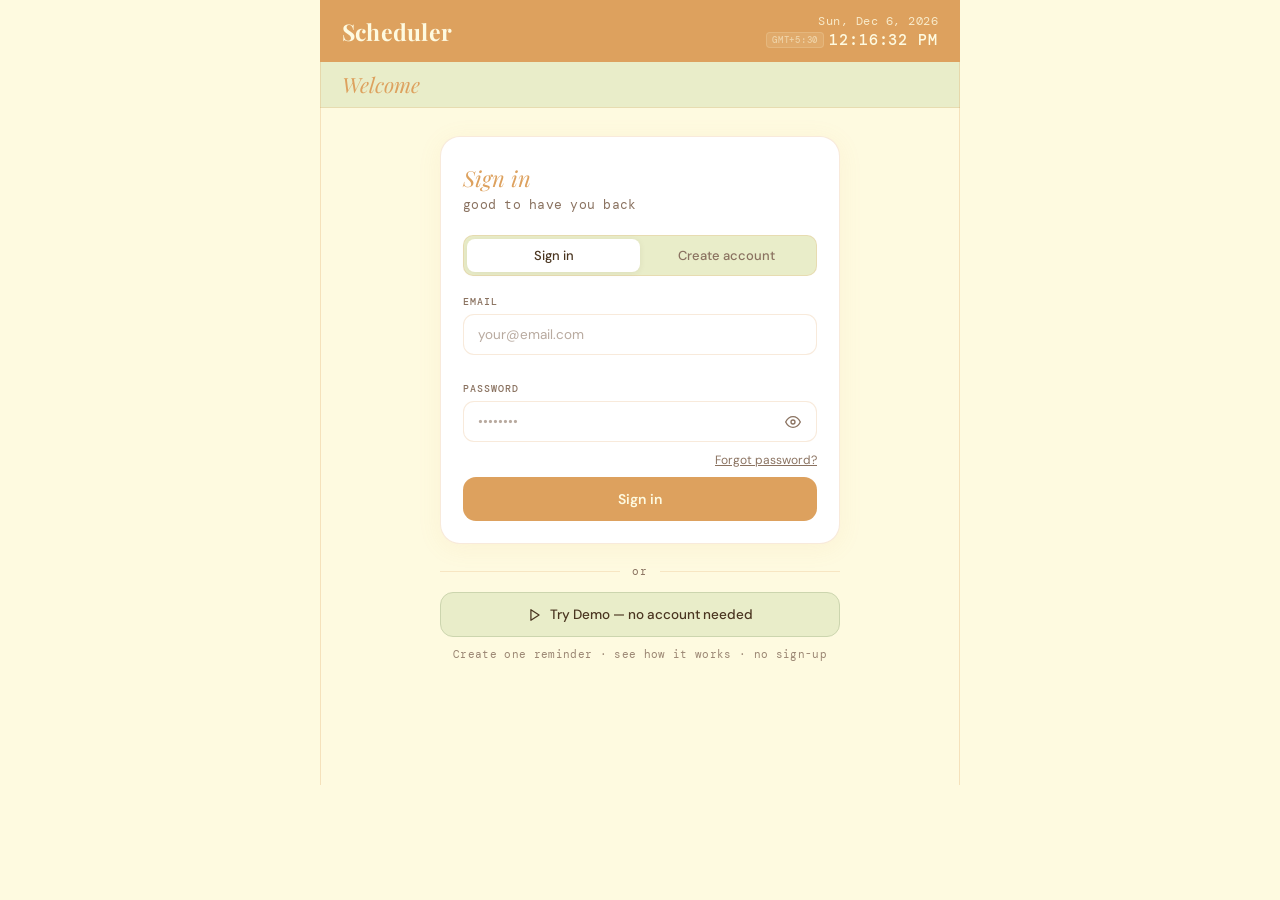
==== commit da98d27c: "fix the missed notif logic" ====
--- a/frontend/login.html
+++ b/frontend/login.html
@@ -299,6 +299,27 @@
   <script>
     const API_BASE = 'https://adaptive-scheduler-x6nw.onrender.com'
 
+    // Mirrors the auth token into IndexedDB — readable from the service
+    // worker (unlike localStorage), so notification action buttons (mark
+    // done, snooze) can make an authenticated request. Same implementation
+    // as app.js's copy, kept identical since they must use the same DB/store.
+    function _saveTokenForServiceWorker(token) {
+      return new Promise((resolve) => {
+        try {
+          const req = indexedDB.open('scheduler-auth', 1)
+          req.onupgradeneeded = () => { req.result.createObjectStore('auth') }
+          req.onsuccess = () => {
+            const db = req.result
+            const tx = db.transaction('auth', 'readwrite')
+            tx.objectStore('auth').put(token, 'token')
+            tx.oncomplete = () => resolve()
+            tx.onerror    = () => resolve()
+          }
+          req.onerror = () => resolve()
+        } catch (e) { resolve() }
+      })
+    }
+
     // If already logged in (real account only), skip straight to app
     // Demo users must be allowed through so they can create a real account
     if (localStorage.getItem('scheduler_token') && localStorage.getItem('scheduler_is_demo') !== 'true') {
@@ -426,6 +447,7 @@
         localStorage.setItem('scheduler_nickname', data.nickname || email.split('@')[0])
         localStorage.setItem('scheduler_email', data.email)
         localStorage.removeItem('scheduler_is_demo')
+        _saveTokenForServiceWorker(data.token)
         window.location.replace('/')
 
       } catch (err) {
@@ -515,6 +537,7 @@
         localStorage.setItem('scheduler_nickname', 'Demo')
         localStorage.setItem('scheduler_email', '')
         localStorage.setItem('scheduler_is_demo', 'true')
+        _saveTokenForServiceWorker(data.token)
         window.location.replace('/')
 
       } catch (err) {
--- a/frontend/style.css
+++ b/frontend/style.css
@@ -303,8 +303,8 @@
   bottom: calc(var(--nav-h) + var(--nav-gap) + 8px);
   left: 50%;
   transform: translateX(-50%);
-  width: 100%;
-  max-width: var(--app-w);
+  width: calc(100% - 24px);
+  max-width: calc(var(--app-w) - 24px);
   padding: 6px 16px;
   display: flex;
   flex-direction: column;
@@ -313,6 +313,19 @@
   overflow-y: auto;
   z-index: 4;
   pointer-events: none;
+  border-radius: 18px;
+  transition: background 0.15s, box-shadow 0.15s;
+}
+/* Opaque once there's an actual conversation — otherwise reminder cards
+   scrolling underneath show through the gaps between bubbles, which looks
+   broken. pointer-events flips to auto too, so the opaque panel actually
+   blocks taps on whatever's behind it instead of just looking like it does. */
+.chat-bubbles.active {
+  background: var(--surface);
+  border: 1px solid var(--border);
+  box-shadow: 0 6px 24px rgba(74,53,32,0.14);
+  pointer-events: auto;
+  padding: 10px 16px;
 }
 .bubble-wrap { display: flex; pointer-events: auto; }
 .bubble-wrap.user  { justify-content: flex-end; }
@@ -331,6 +344,32 @@
 }
 .bubble-user  { background: var(--brown); color: var(--cream); border-bottom-right-radius: 4px; }
 .bubble-agent { background: var(--mint);  color: var(--text);  border-bottom-left-radius: 4px; }
+
+/* ── Close chat button — always available, doesn't rely on the user saying
+   thanks/no. Sits just above the bubbles panel while a conversation is open. ── */
+.chat-close-btn {
+  position: fixed;
+  bottom: calc(var(--nav-h) + var(--nav-gap) + 198px);
+  left: 50%;
+  transform: translateX(-50%);
+  z-index: 5;
+  background: var(--surface);
+  border: 1px solid var(--border);
+  border-radius: 20px;
+  padding: 6px 14px 6px 10px;
+  font-size: 11px;
+  font-family: 'DM Mono', monospace;
+  color: var(--muted);
+  cursor: pointer;
+  display: flex;
+  align-items: center;
+  gap: 6px;
+  box-shadow: 0 2px 10px rgba(74,53,32,0.1);
+  white-space: nowrap;
+  letter-spacing: 0.04em;
+  transition: background 0.15s, color 0.15s;
+}
+.chat-close-btn:hover { background: var(--mint); color: var(--text); }
 
 /* ── Type toggle pill ─────────────────────────────────────────────────── */
 .type-toggle {
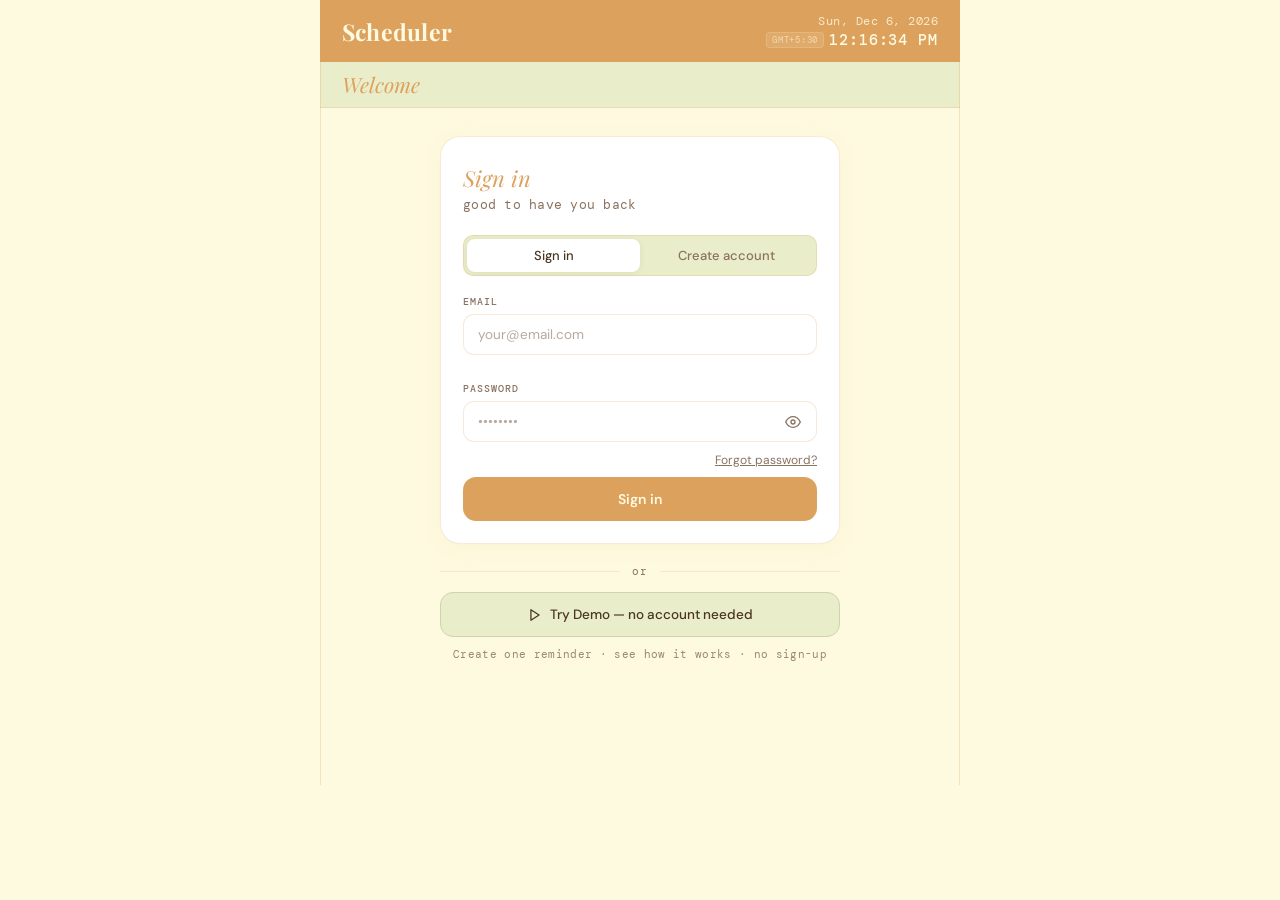
==== commit d4d6b1fd: "split css into css folder" ====
--- a/frontend/login.html
+++ b/frontend/login.html
@@ -16,7 +16,9 @@
   <link rel="preconnect" href="https://fonts.googleapis.com">
   <link rel="preconnect" href="https://fonts.gstatic.com" crossorigin>
   <link href="https://fonts.googleapis.com/css2?family=Playfair+Display:ital,wght@0,400;0,700;1,400;1,700&family=DM+Sans:wght@300;400;500;600&family=DM+Mono:wght@300;400;500&display=swap" rel="stylesheet">
-  <link rel="stylesheet" href="style.css" />
+  <link rel="stylesheet" href="css/base.css" />
+  <link rel="stylesheet" href="css/layout.css" />
+  <link rel="stylesheet" href="css/form-fields.css" />
 
   <style>
     /* ── Auth-specific styles ───────────────────────────────────────────── */
--- a/frontend/css/base.css
+++ b/frontend/css/base.css
@@ -0,0 +1,66 @@
+/* ── base.css — reset, CSS variables, page shell. Loaded by every page. ── */
+
+*, *::before, *::after { box-sizing: border-box; margin: 0; padding: 0; }
+
+:root {
+  --brown:   #dda15e;
+  --cream:   #fefae0;
+  --sage:    #ccd5ae;
+  --mint:    #e9edc9;
+
+  /* derived roles */
+  --nav-bg:  var(--brown);
+  --bg:      var(--cream);
+  --band-bg: var(--mint);
+  --surface: #ffffff;
+  --text:    #4a3520;
+  --muted:   #8a7260;
+  --border:  rgba(221,161,94,0.22);
+
+  --app-w:   640px;
+  --nav-h:   70px;
+  --nav-gap: 20px;
+  --rec-size: 72px;   /* bigger mic button */
+}
+
+/* ── Base ─────────────────────────────────────────────────────────────── */
+html {
+  overflow-x: hidden;
+}
+body {
+  font-family: 'DM Sans', sans-serif;
+  background: var(--bg);
+  color: var(--text);
+  min-height: 100vh;
+  overflow-x: hidden;
+}
+
+/* ── App shell ────────────────────────────────────────────────────────── */
+.app {
+  width: 100%;
+  max-width: var(--app-w);
+  margin: 0 auto;
+  min-height: 100vh;
+  display: flex;
+  flex-direction: column;
+  position: relative;
+  isolation: isolate;
+  overflow-x: hidden;
+}
+
+/* side border lines — full height, stop just above the floating nav */
+.app::before, .app::after {
+  content: '';
+  position: fixed;
+  top: 0;
+  bottom: calc(var(--nav-h) + var(--nav-gap) + 25px);
+  width: 1px;
+  background: rgba(221,161,94,0.28);
+  z-index: 3;
+  pointer-events: none;
+}
+.app::before { left:  max(0px, calc(50dvw - var(--app-w)/2)); }
+.app::after  { right: max(0px, calc(50dvw - var(--app-w)/2)); }
+@media (max-width: 640px) {
+  .app::before, .app::after { display: none; }
+}
--- a/frontend/css/layout.css
+++ b/frontend/css/layout.css
@@ -0,0 +1,103 @@
+/* ── layout.css — top bar, page band, content area. Loaded by every page. ── */
+
+/* ── Top Bar ──────────────────────────────────────────────────────────── */
+.top-bar {
+  height: 62px;
+  background: var(--brown);
+  flex-shrink: 0;
+  position: sticky;
+  top: 0;
+  z-index: 5;
+  /* width is constrained by .app flex container */
+}
+.top-bar-inner {
+  height: 100%;
+  padding: 0 22px;
+  display: flex;
+  align-items: center;
+  justify-content: space-between;
+}
+.app-wordmark {
+  font-family: 'Playfair Display', serif;
+  font-size: 23px;
+  font-weight: 700;
+  color: var(--cream);
+  letter-spacing: 0.01em;
+}
+.top-datetime {
+  display: flex;
+  flex-direction: column;
+  align-items: flex-end;
+  gap: 1px;
+}
+.top-date {
+  font-family: 'DM Mono', monospace;
+  font-size: 12px;
+  color: rgba(254,250,224,0.82);
+  letter-spacing: 0.04em;
+}
+.top-time-row {
+  display: flex;
+  align-items: center;
+  gap: 5px;
+  justify-content: flex-end;
+}
+.tz-badge {
+  font-family: 'DM Mono', monospace;
+  font-size: 9px;
+  font-weight: 500;
+  letter-spacing: 0.08em;
+  color: rgba(254,250,224,0.5);
+  background: rgba(254,250,224,0.1);
+  border: 1px solid rgba(254,250,224,0.15);
+  border-radius: 4px;
+  padding: 1px 5px;
+  text-transform: uppercase;
+}
+.top-time {
+  font-family: 'DM Mono', monospace;
+  font-size: 15px;
+  font-weight: 500;
+  color: var(--cream);
+  letter-spacing: 0.06em;
+}
+
+/* ── Page Band ────────────────────────────────────────────────────────── */
+.page-band {
+  height: 46px;
+  display: flex;
+  align-items: center;
+  gap: 10px;
+  padding: 0 22px;
+  background: var(--band-bg);
+  border-bottom: 1px solid var(--border);
+  flex-shrink: 0;
+}
+.page-title {
+  font-family: 'Playfair Display', serif;
+  font-size: 21px;
+  font-weight: 400;
+  font-style: italic;
+  color: var(--brown);
+  line-height: 1;
+}
+/* count badge — only show when non-empty (JS sets textContent) */
+.reminder-count {
+  font-family: 'DM Mono', monospace;
+  font-size: 10px;
+  background: var(--brown);
+  color: var(--cream);
+  padding: 2px 8px;
+  border-radius: 20px;
+  letter-spacing: 0.04em;
+  display: none;   /* hidden when empty; JS reveals by setting text */
+}
+.reminder-count:not(:empty) { display: inline-block; }
+
+/* ── Content area ─────────────────────────────────────────────────────── */
+.content {
+  flex: 1;
+  overflow-y: auto;
+  padding: 18px 16px;
+  padding-bottom: calc(var(--nav-h) + var(--nav-gap) + 30px);
+}
--- a/frontend/css/form-fields.css
+++ b/frontend/css/form-fields.css
@@ -0,0 +1,32 @@
+/* ── form-fields.css — shared input/select styling. Loaded by every page that has a form (index.html's modal, login.html, reset-password.html). ── */
+
+.field { margin-bottom: 14px; }
+.field-row { display: flex; gap: 12px; }
+.field-row .field { flex: 1; }
+.field label {
+  font-family: 'DM Mono', monospace;
+  font-size: 9.5px;
+  font-weight: 500;
+  letter-spacing: 0.1em;
+  text-transform: uppercase;
+  color: var(--muted);
+  display: block;
+  margin-bottom: 6px;
+}
+.field input, .field select {
+  width: 100%;
+  font-size: 13.5px;
+  font-family: 'DM Sans', sans-serif;
+  padding: 11px 14px;
+  border-radius: 11px;
+  border: 1.5px solid var(--border);
+  background: var(--surface);
+  color: var(--text);
+  outline: none;
+  transition: border-color 0.15s, box-shadow 0.15s;
+}
+.field input:focus, .field select:focus {
+  border-color: var(--brown);
+  box-shadow: 0 0 0 3px rgba(221,161,94,0.12);
+}
+.field input::placeholder { color: var(--muted); opacity: 0.6; }
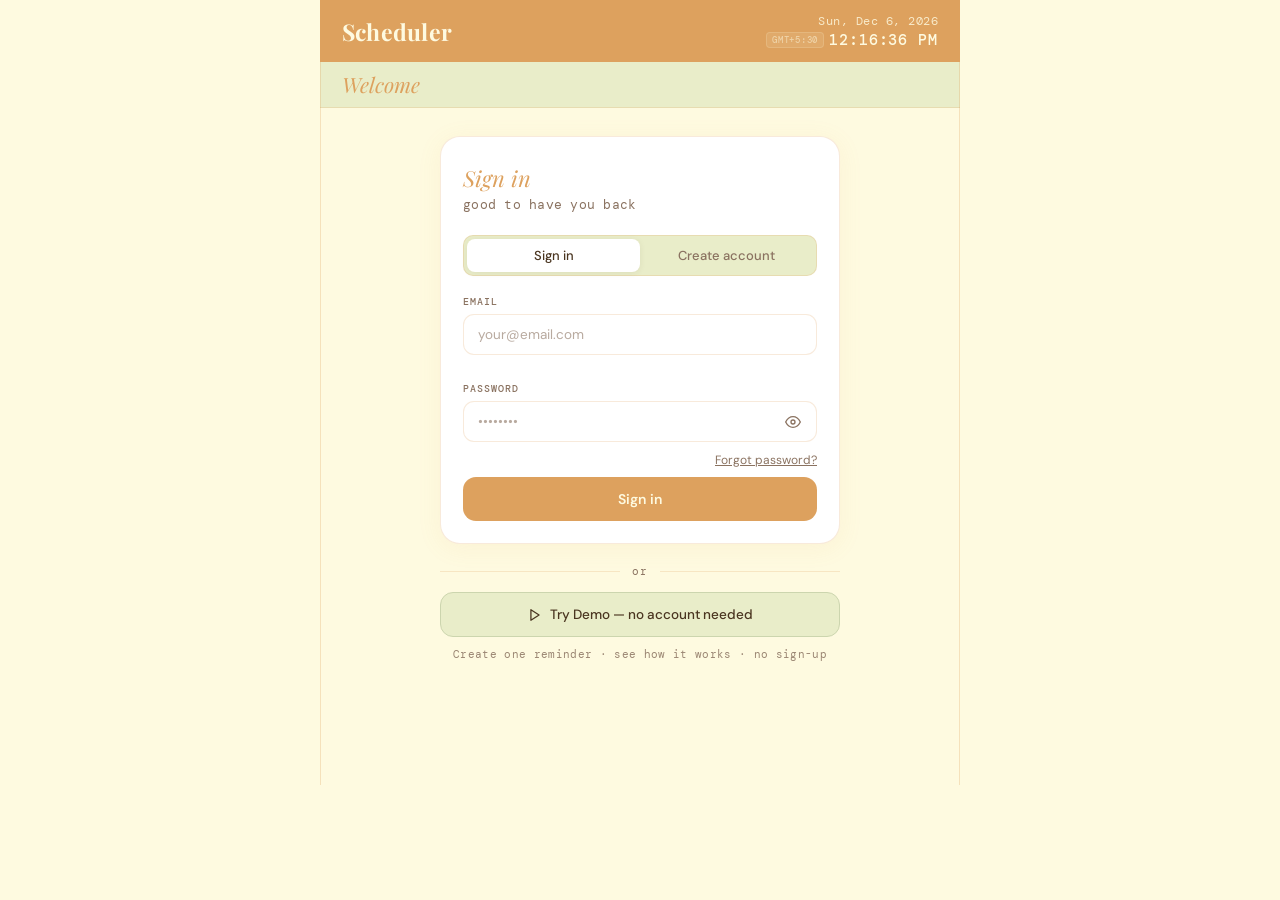
==== commit 39734ac8: "added email otp verification" ====
--- a/frontend/login.html
+++ b/frontend/login.html
@@ -216,7 +216,7 @@
     <main class="content auth-content">
 
       <!-- Auth Card -->
-      <div class="auth-card">
+      <div class="auth-card" id="auth-main-card">
         <p class="auth-heading" id="auth-heading">Sign in</p>
         <p class="auth-sub" id="auth-sub">good to have you back</p>
 
@@ -284,7 +284,25 @@
           </button>
         </div>
       </div>
-      <div class="demo-section">
+      <!-- Verify Email Panel — shown after signup, before the account actually exists -->
+      <div id="otp-panel" style="display:none;width:100%;max-width:400px;margin-top:12px">
+        <div class="auth-card">
+          <p class="auth-heading" style="font-size:18px">Verify your email</p>
+          <p class="auth-sub" id="otp-sub">Enter the code we sent</p>
+          <div class="auth-error" id="otp-error"></div>
+          <div class="field">
+            <label>Verification code</label>
+            <input type="text" id="otp-code" inputmode="numeric" maxlength="4" placeholder="0000"
+              style="width:100%;box-sizing:border-box;text-align:center;font-family:'DM Mono',monospace;font-size:22px;letter-spacing:0.35em" />
+          </div>
+          <button class="auth-btn" id="otp-submit" onclick="submitOtp()">Verify &amp; create account</button>
+          <button type="button" onclick="backFromOtp()"
+            style="width:100%;margin-top:8px;padding:9px;background:none;border:none;font-family:'DM Sans',sans-serif;font-size:13px;color:var(--muted);cursor:pointer">
+            ← Back
+          </button>
+        </div>
+      </div>
+      <div class="demo-section" id="demo-section">
         <div class="demo-divider"><span>or</span></div>
         <button class="btn-demo" id="demo-btn" onclick="tryDemo()">
           <svg width="14" height="14" viewBox="0 0 24 24" fill="none" stroke="currentColor" stroke-width="2.2" stroke-linecap="round" stroke-linejoin="round">
@@ -382,7 +400,10 @@
 
     // ── Enter key support ──────────────────────────────────────────────────
     document.addEventListener('keydown', e => {
-      if (e.key === 'Enter') submitAuth()
+      if (e.key !== 'Enter') return
+      if (document.getElementById('otp-panel').style.display === 'block')    { submitOtp(); return }
+      if (document.getElementById('forgot-panel').style.display === 'block') { submitForgotPassword(); return }
+      submitAuth()
     })
 
     // ── Error handling ─────────────────────────────────────────────────────
@@ -408,6 +429,8 @@
     }
 
     // ── Submit auth ────────────────────────────────────────────────────────
+    let pendingSignupEmail = null
+
     async function submitAuth() {
       hideError()
       const email    = (document.getElementById('auth-email').value || '').trim()
@@ -423,7 +446,7 @@
         const endpoint = currentTab === 'login' ? '/login' : '/signup'
 
         // If signing up from demo mode, send the demo token so the backend
-        // can transfer the demo reminder to the new real account
+        // can transfer the demo reminder to the new real account once verified
         const isDemoMode = localStorage.getItem('scheduler_is_demo') === 'true'
         const demoToken  = isDemoMode ? localStorage.getItem('scheduler_token') : null
 
@@ -444,7 +467,15 @@
           return
         }
 
-        // Save to localStorage and head to the app
+        if (currentTab === 'signup') {
+          // Account doesn't exist yet — a code was just emailed. Move to
+          // the verify step instead of logging in.
+          pendingSignupEmail = email
+          showOtpStep(email)
+          return
+        }
+
+        // Login — real account, real token, straight through as before.
         localStorage.setItem('scheduler_token', data.token)
         localStorage.setItem('scheduler_nickname', data.nickname || email.split('@')[0])
         localStorage.setItem('scheduler_email', data.email)
@@ -457,6 +488,72 @@
         console.error(err)
       } finally {
         setLoading(false)
+      }
+    }
+
+    // ── Verify email (OTP) step ──────────────────────────────────────────
+    function showOtpStep(email) {
+      document.getElementById('auth-main-card').style.display = 'none'
+      document.getElementById('demo-section').style.display   = 'none'
+      document.getElementById('otp-panel').style.display      = 'block'
+      document.getElementById('otp-sub').textContent = `Sent a code to ${email}`
+      document.getElementById('otp-code').value = ''
+      document.getElementById('otp-error').classList.remove('show')
+      document.getElementById('otp-code').focus()
+    }
+
+    // Wrong email typed at signup — go back and fix it. No cleanup needed:
+    // resubmitting signup with the corrected email just overwrites whatever
+    // code was staged for the old (mistyped) one.
+    function backFromOtp() {
+      document.getElementById('otp-panel').style.display      = 'none'
+      document.getElementById('auth-main-card').style.display = 'block'
+      document.getElementById('demo-section').style.display   = 'block'
+    }
+
+    function showOtpError(msg) {
+      const el = document.getElementById('otp-error')
+      el.textContent = msg
+      el.classList.add('show')
+    }
+
+    async function submitOtp() {
+      document.getElementById('otp-error').classList.remove('show')
+      const code = (document.getElementById('otp-code').value || '').trim()
+      if (!code) { showOtpError('Please enter the code'); return }
+
+      const btn = document.getElementById('otp-submit')
+      btn.disabled    = true
+      btn.textContent = 'Verifying…'
+
+      try {
+        const res = await fetch(`${API_BASE}/verify-signup`, {
+          method: 'POST',
+          headers: { 'Content-Type': 'application/json' },
+          body: JSON.stringify({ email: pendingSignupEmail, code })
+        })
+        const data = await res.json()
+
+        if (!res.ok) {
+          showOtpError(data.detail || 'Incorrect code. Try again.')
+          btn.disabled    = false
+          btn.textContent = 'Verify & create account'
+          return
+        }
+
+        // Verified — the account was just created server-side. Log straight in.
+        localStorage.setItem('scheduler_token', data.token)
+        localStorage.setItem('scheduler_nickname', data.nickname || pendingSignupEmail.split('@')[0])
+        localStorage.setItem('scheduler_email', data.email)
+        localStorage.removeItem('scheduler_is_demo')
+        _saveTokenForServiceWorker(data.token)
+        window.location.replace('/')
+
+      } catch (err) {
+        showOtpError('Could not connect. Try again.')
+        btn.disabled    = false
+        btn.textContent = 'Verify & create account'
+        console.error(err)
       }
     }
 
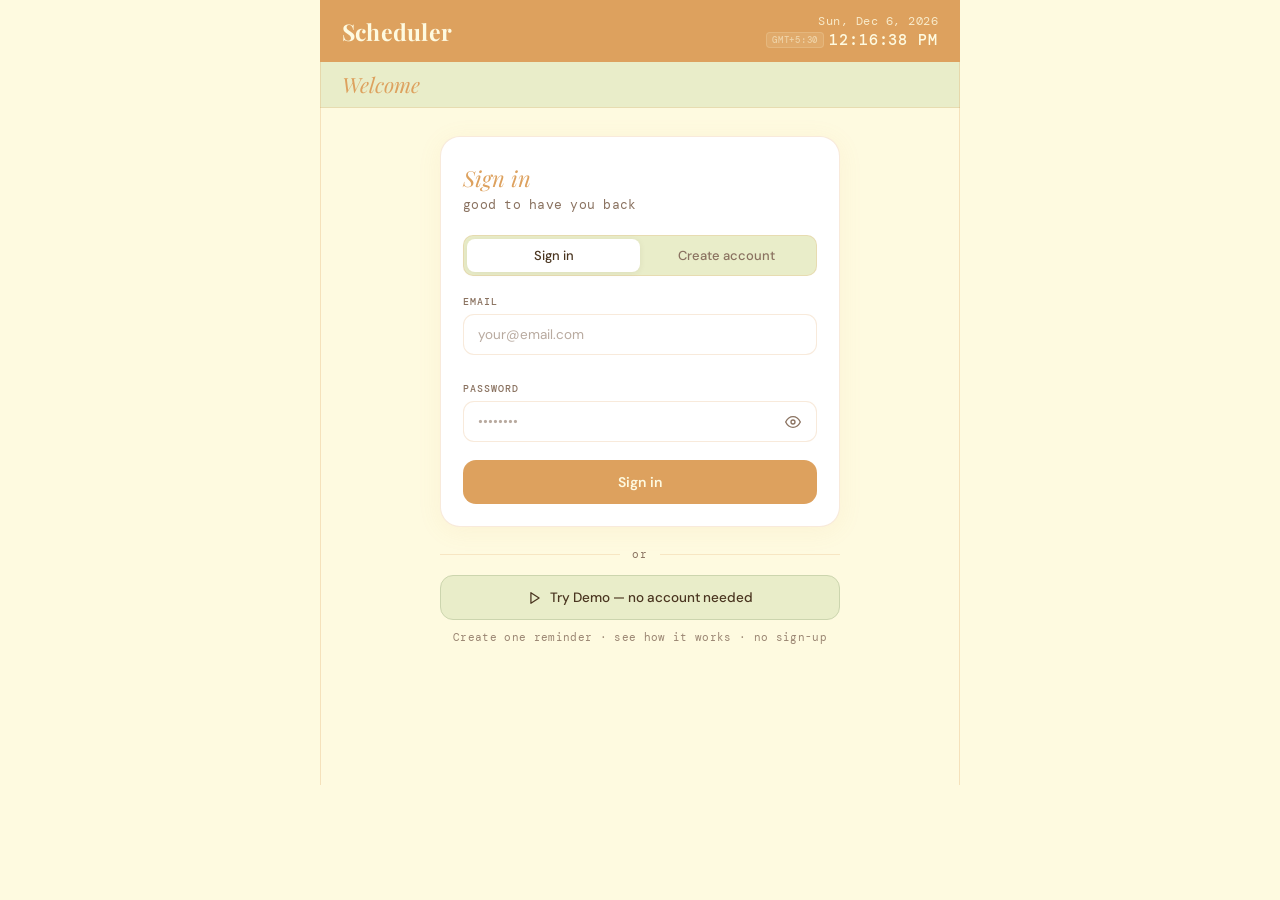
==== commit f61e0ac8: "disconnect things which are not working" ====
--- a/frontend/login.html
+++ b/frontend/login.html
@@ -254,7 +254,7 @@
           </div>
         </div>
 
-        <div id="forgot-link" style="text-align:right;margin-top:-8px;margin-bottom:4px">
+        <div id="forgot-link" style="display:none;text-align:right;margin-top:-8px;margin-bottom:4px">
           <button type="button" onclick="showForgotPassword()"
             style="background:none;border:none;font-family:'DM Sans',sans-serif;font-size:12px;color:var(--muted);cursor:pointer;padding:0;text-decoration:underline">
             Forgot password?
@@ -467,15 +467,8 @@
           return
         }
 
-        if (currentTab === 'signup') {
-          // Account doesn't exist yet — a code was just emailed. Move to
-          // the verify step instead of logging in.
-          pendingSignupEmail = email
-          showOtpStep(email)
-          return
-        }
-
-        // Login — real account, real token, straight through as before.
+        // Account is created immediately by /signup now (OTP step is
+        // disconnected — see auth.py). Log straight in for both tabs.
         localStorage.setItem('scheduler_token', data.token)
         localStorage.setItem('scheduler_nickname', data.nickname || email.split('@')[0])
         localStorage.setItem('scheduler_email', data.email)
